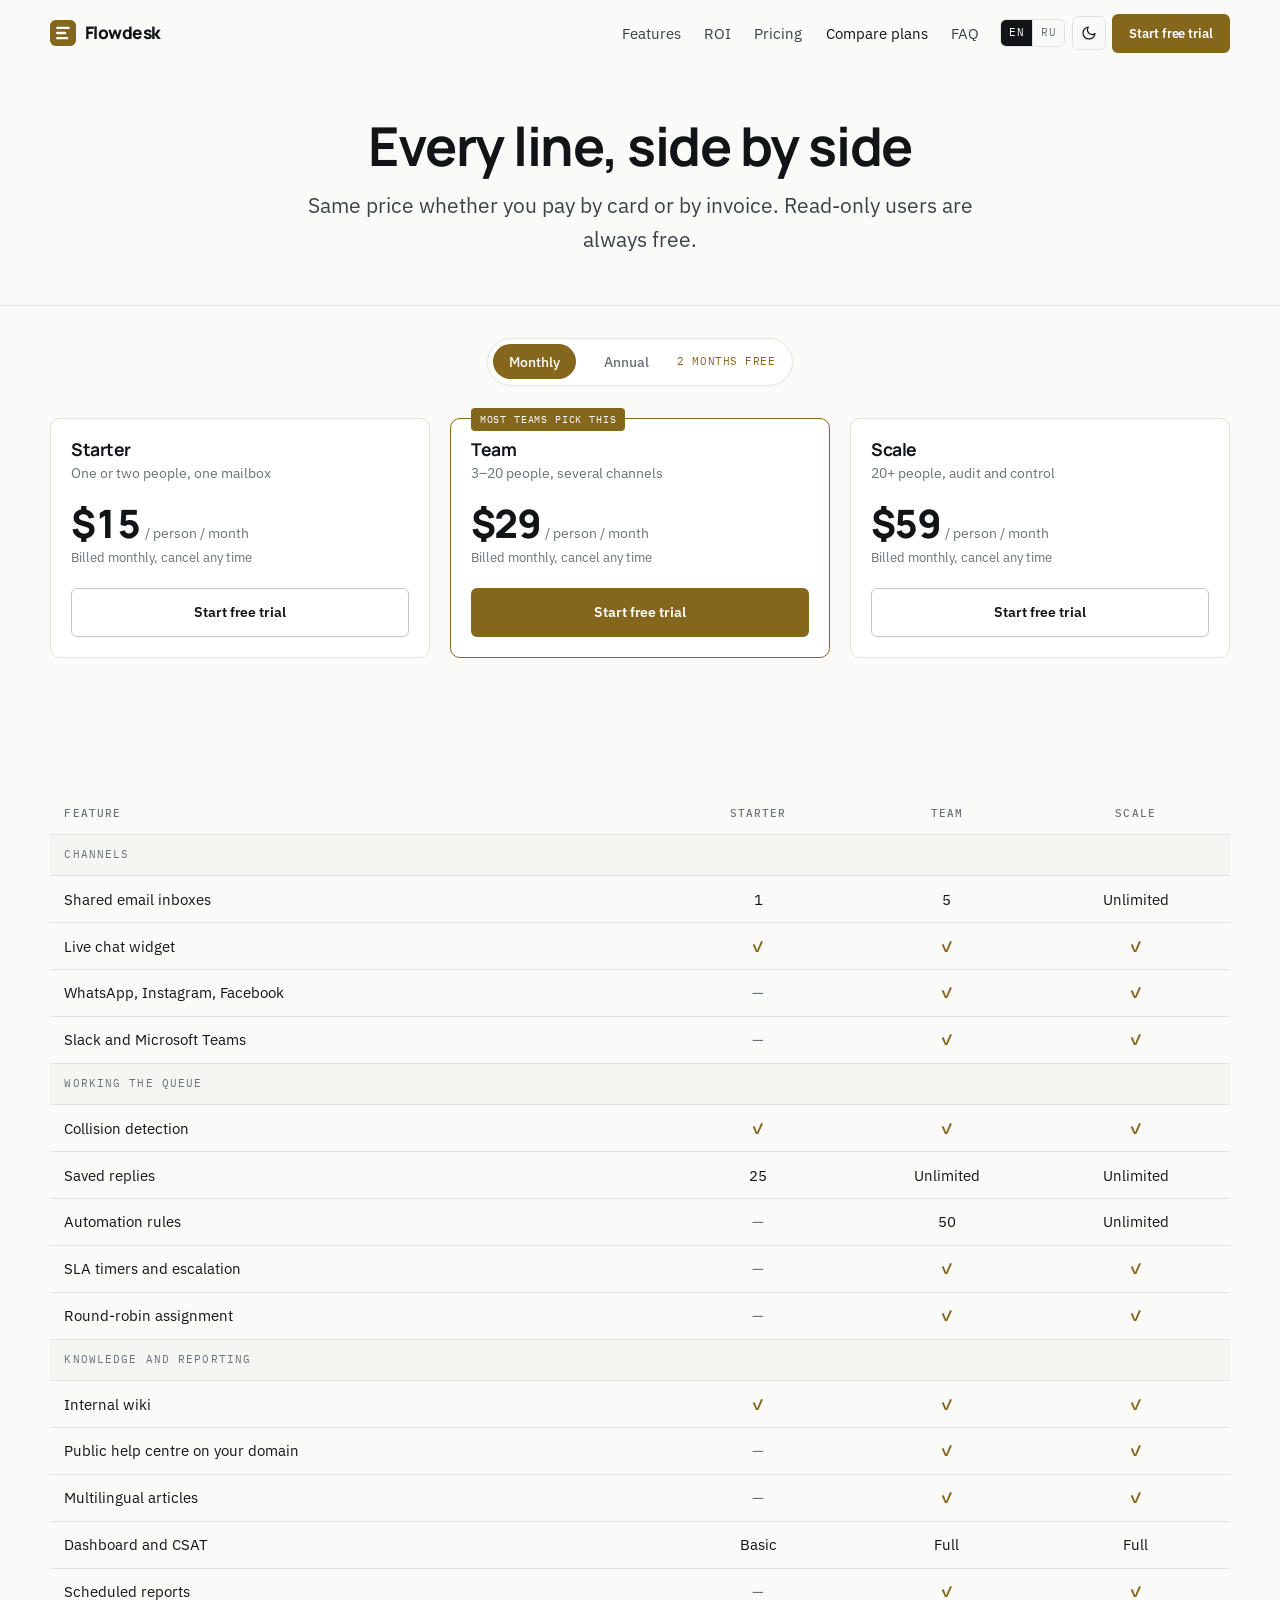
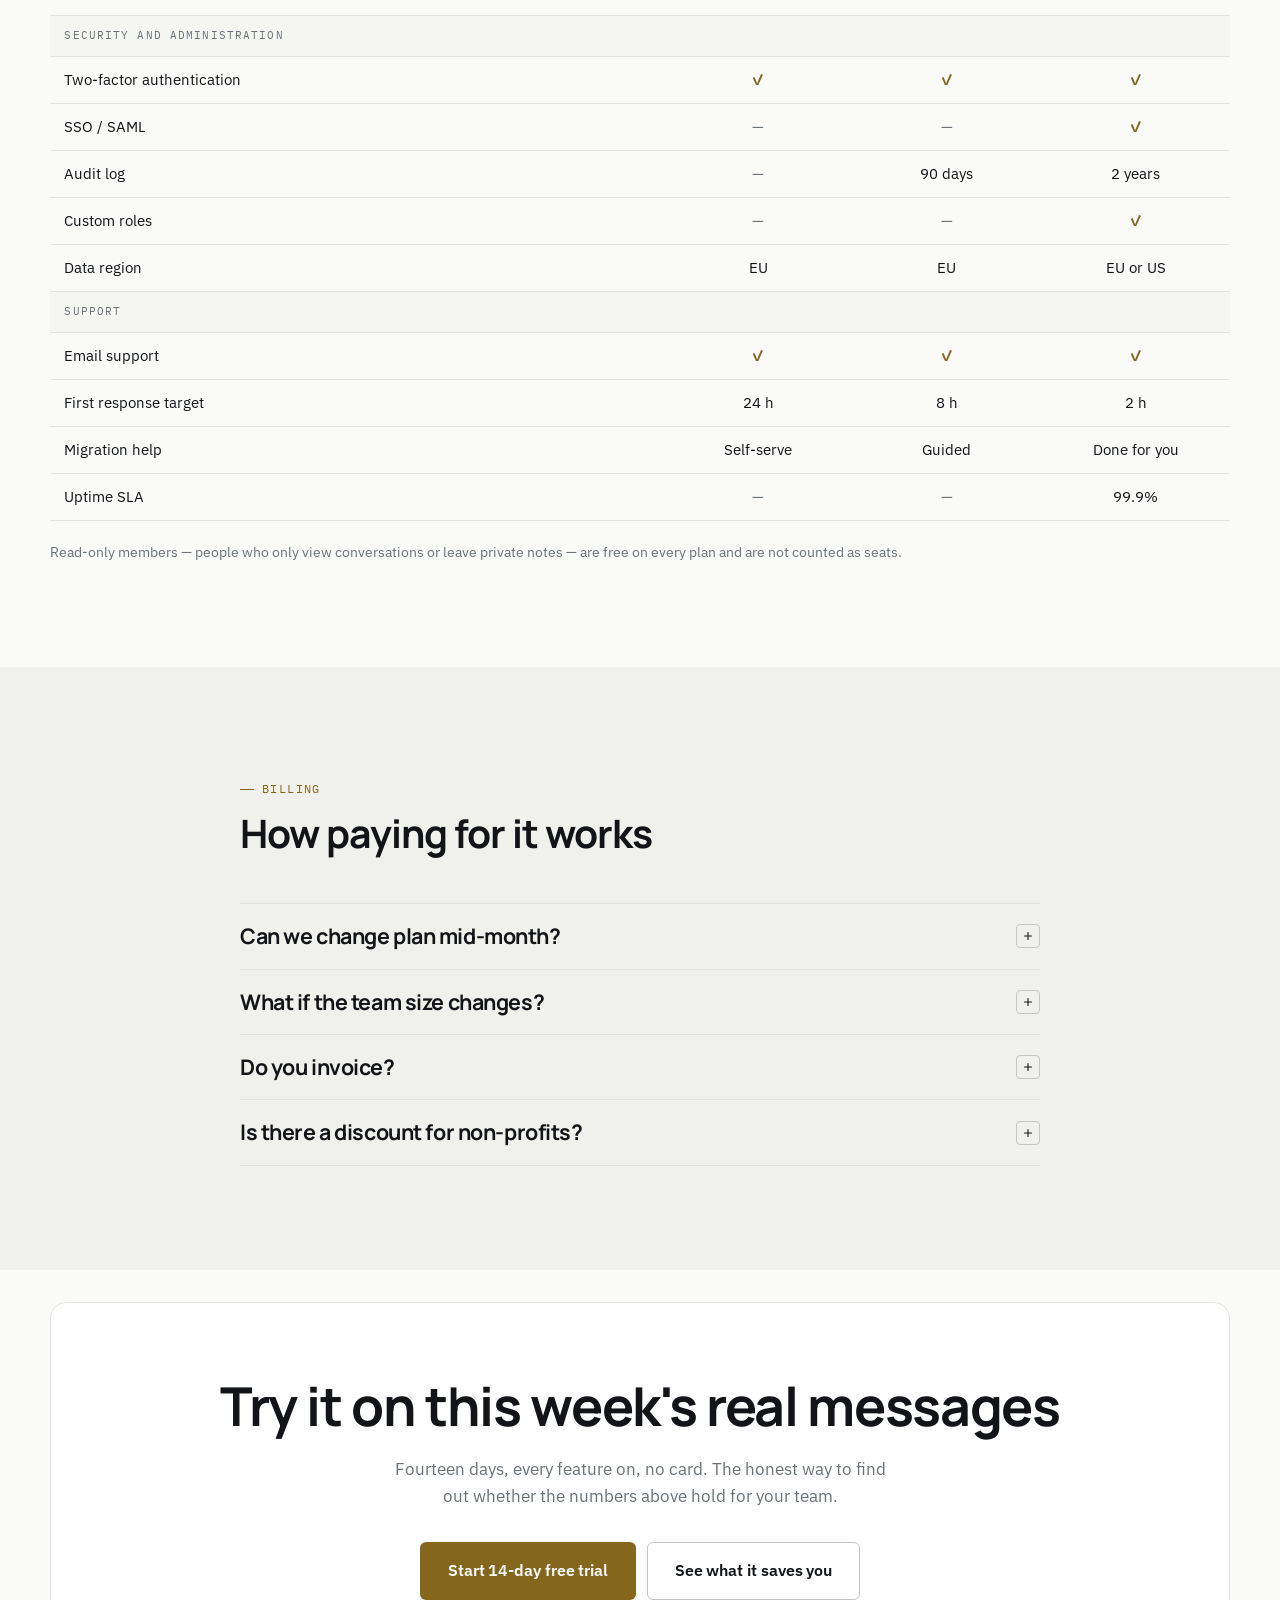
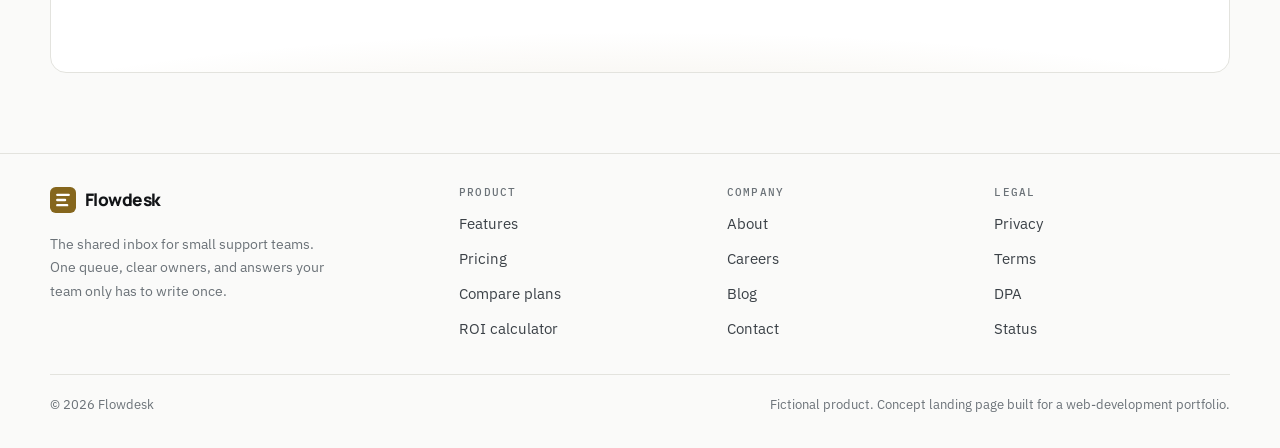
==== pricing.html @ bfbb4446 "Site files, README and preview" ====
<!DOCTYPE html>
<html lang="en">
<head>
<meta charset="utf-8">
<meta name="viewport" content="width=device-width, initial-scale=1">
<title data-i18n="cmp.metaTitle">Compare plans — Flowdesk</title>
<meta name="description" data-i18n-attr="content:cmp.metaDesc" content="Flowdesk plans side by side: channels, automation, reporting, security and support. Per person, per month, with a 14-day trial on every plan.">
<meta name="theme-color" content="#0E1013" media="(prefers-color-scheme: dark)">
<meta name="theme-color" content="#FAFAF9" media="(prefers-color-scheme: light)">
<link rel="canonical" href="https://dmitrii-mazurkevich.github.io/saas-landing-page/pricing.html">
<link rel="alternate" hreflang="en" href="https://dmitrii-mazurkevich.github.io/saas-landing-page/pricing.html?lang=en">
<link rel="alternate" hreflang="ru" href="https://dmitrii-mazurkevich.github.io/saas-landing-page/pricing.html?lang=ru">
<link rel="icon" href="data:image/svg+xml,%3Csvg xmlns='http://www.w3.org/2000/svg' viewBox='0 0 100 100'%3E%3Crect width='100' height='100' rx='22' fill='%230E1013'/%3E%3Cpath d='M28 30h44M28 50h30M28 70h38' stroke='%23C9A461' stroke-width='9' stroke-linecap='round'/%3E%3C/svg%3E">
<link rel="preconnect" href="https://fonts.googleapis.com">
<link rel="preconnect" href="https://fonts.gstatic.com" crossorigin>
<link rel="stylesheet" href="https://fonts.googleapis.com/css2?family=Manrope:wght@600;700;800&family=IBM+Plex+Sans:wght@400;500;600&family=IBM+Plex+Mono:wght@400;500&display=swap">
<link rel="stylesheet" href="assets/css/main.css">
<script>
(function () {
  var d = document.documentElement, langs = ['en', 'ru'], lang = null;
  var p = location.search.match(/[?&]lang=([a-z]{2})/i);
  if (p && langs.indexOf(p[1].toLowerCase()) > -1) lang = p[1].toLowerCase();
  if (!lang) { try { var s = localStorage.getItem('fd-lang'); if (langs.indexOf(s) > -1) lang = s; } catch (e) {} }
  if (!lang) { lang = /^ru/i.test(navigator.language || '') ? 'ru' : 'en'; }
  d.setAttribute('data-lang', lang);
  if (lang !== 'en') { d.className += ' i18n-pending'; setTimeout(function () { d.classList.remove('i18n-pending'); }, 1200); }
  try { var t = localStorage.getItem('fd-theme'); if (t) d.setAttribute('data-theme', t); } catch (e) {}
})();
</script>
</head>

<body>
<a class="skip-link" href="#main" data-i18n="nav.skip">Skip to content</a>

<header class="site-header">
  <div class="container">
    <nav class="nav" aria-label="Main">
      <a class="logo" href="index.html">
        <svg class="logo__mark" viewBox="0 0 100 100" aria-hidden="true">
          <rect width="100" height="100" rx="22" fill="var(--accent)"/>
          <path d="M28 30h44M28 50h30M28 70h38" stroke="var(--accent-ink)" stroke-width="9" stroke-linecap="round"/>
        </svg>
        <span class="logo__name">Flowdesk</span>
      </a>
      <ul class="nav__list">
        <li><a href="index.html#features" data-i18n="nav.features">Features</a></li>
        <li><a href="index.html#calculator" data-i18n="nav.roi">ROI</a></li>
        <li><a href="index.html#pricing" data-i18n="nav.pricing">Pricing</a></li>
        <li><a href="pricing.html" aria-current="page" data-i18n="nav.compare">Compare plans</a></li>
        <li><a href="index.html#faq" data-i18n="nav.faq">FAQ</a></li>
      </ul>
      <div class="nav__actions">
        <div class="lang" role="group" aria-label="Language">
          <button type="button" data-lang="en" aria-pressed="true">EN</button>
          <button type="button" data-lang="ru" aria-pressed="false">RU</button>
        </div>
        <button class="icon-btn theme-toggle" type="button" data-i18n-attr="aria-label:nav.theme" aria-label="Switch colour theme">
          <svg class="icon-sun" viewBox="0 0 24 24" fill="none" stroke="currentColor" stroke-width="1.8" stroke-linecap="round" stroke-linejoin="round" aria-hidden="true"><circle cx="12" cy="12" r="4"/><path d="M12 2v2M12 20v2M4.9 4.9l1.4 1.4M17.7 17.7l1.4 1.4M2 12h2M20 12h2M4.9 19.1l1.4-1.4M17.7 6.3l1.4-1.4"/></svg>
          <svg class="icon-moon" viewBox="0 0 24 24" fill="none" stroke="currentColor" stroke-width="1.8" stroke-linecap="round" stroke-linejoin="round" aria-hidden="true"><path d="M21 12.8A9 9 0 1 1 11.2 3a7 7 0 0 0 9.8 9.8z"/></svg>
        </button>
        <button class="icon-btn nav-toggle" type="button" aria-expanded="false" aria-controls="mobile-menu" data-i18n-attr="aria-label:nav.menu" aria-label="Open menu">
          <svg viewBox="0 0 24 24" fill="none" stroke="currentColor" stroke-width="1.8" stroke-linecap="round" aria-hidden="true"><path d="M4 7h16M4 12h16M4 17h16"/></svg>
        </button>
        <a class="btn btn--sm nav__cta" href="#plans" data-analytics="cta_nav_trial" data-i18n="nav.trial">Start free trial</a>
      </div>
    </nav>
  </div>
</header>

<div class="mobile-menu" id="mobile-menu">
  <a href="index.html#features" data-i18n="nav.features">Features</a>
  <a href="index.html#calculator" data-i18n="nav.roi">ROI</a>
  <a href="index.html#pricing" data-i18n="nav.pricing">Pricing</a>
  <a href="pricing.html" data-i18n="nav.compare">Compare plans</a>
  <a href="index.html#faq" data-i18n="nav.faq">FAQ</a>
  <a class="btn" href="#plans" data-analytics="cta_mobilemenu_trial" data-i18n="nav.trial">Start free trial</a>
</div>

<main id="main">

  <section class="page-head">
    <div class="container">
      <h1 class="page-head__title" data-i18n="cmp.title">Every line, side by side</h1>
      <p class="page-head__lede" data-i18n="cmp.lede">
        Same price whether you pay by card or by invoice. Read-only users are always free.
      </p>
    </div>
  </section>

  <section class="section--tight" id="plans">
    <div class="container">
      <div class="text-center">
        <div class="billing" role="group" data-i18n-attr="aria-label:price.billing" aria-label="Billing period">
          <button type="button" data-billing="monthly" aria-pressed="true" data-i18n="price.monthly">Monthly</button>
          <button type="button" data-billing="annual" aria-pressed="false" data-i18n="price.annual">Annual</button>
          <span class="save" data-i18n="price.save">2 months free</span>
        </div>
      </div>

      <div class="plans">
        <article class="plan reveal">
          <h3 class="plan__name" data-i18n="price.p1n">Starter</h3>
          <p class="plan__for" data-i18n="price.p1f">One or two people, one mailbox</p>
          <p class="plan__price">
            <span class="plan__amount" data-price data-monthly="15" data-annual="12">$15</span>
            <span class="plan__per" data-i18n="price.per">/ person / month</span>
          </p>
          <p class="plan__billed" data-billed-note></p>
          <a class="btn btn--ghost btn--block" href="#" data-analytics="cta_compare_starter" data-i18n="price.startTrial">Start free trial</a>
        </article>

        <article class="plan plan--featured reveal">
          <span class="plan__badge" data-i18n="price.popular">Most teams pick this</span>
          <h3 class="plan__name" data-i18n="price.p2n">Team</h3>
          <p class="plan__for" data-i18n="price.p2f">3–20 people, several channels</p>
          <p class="plan__price">
            <span class="plan__amount" data-price data-monthly="29" data-annual="24">$29</span>
            <span class="plan__per" data-i18n="price.per">/ person / month</span>
          </p>
          <p class="plan__billed" data-billed-note></p>
          <a class="btn btn--block" href="#" data-analytics="cta_compare_team" data-i18n="price.startTrial">Start free trial</a>
        </article>

        <article class="plan reveal">
          <h3 class="plan__name" data-i18n="price.p3n">Scale</h3>
          <p class="plan__for" data-i18n="price.p3f">20+ people, audit and control</p>
          <p class="plan__price">
            <span class="plan__amount" data-price data-monthly="59" data-annual="49">$59</span>
            <span class="plan__per" data-i18n="price.per">/ person / month</span>
          </p>
          <p class="plan__billed" data-billed-note></p>
          <a class="btn btn--ghost btn--block" href="#" data-analytics="cta_compare_scale" data-i18n="price.startTrial">Start free trial</a>
        </article>
      </div>
    </div>
  </section>

  <section class="section">
    <div class="container">
      <div class="table-wrap reveal">
        <table class="compare">
          <caption class="visually-hidden" data-i18n="cmp.caption">Feature comparison across Flowdesk plans</caption>
          <thead>
            <tr>
              <th scope="col" data-i18n="cmp.feature">Feature</th>
              <th scope="col" data-i18n="price.p1n">Starter</th>
              <th scope="col" data-i18n="price.p2n">Team</th>
              <th scope="col" data-i18n="price.p3n">Scale</th>
            </tr>
          </thead>
          <tbody>
            <tr class="group"><td colspan="4" data-i18n="cmp.g1">Channels</td></tr>
            <tr><td data-i18n="cmp.r1">Shared email inboxes</td><td>1</td><td>5</td><td data-i18n="cmp.unlimited">Unlimited</td></tr>
            <tr><td data-i18n="cmp.r2">Live chat widget</td><td class="yes">✓</td><td class="yes">✓</td><td class="yes">✓</td></tr>
            <tr><td data-i18n="cmp.r3">WhatsApp, Instagram, Facebook</td><td class="no">—</td><td class="yes">✓</td><td class="yes">✓</td></tr>
            <tr><td data-i18n="cmp.r4">Slack and Microsoft Teams</td><td class="no">—</td><td class="yes">✓</td><td class="yes">✓</td></tr>

            <tr class="group"><td colspan="4" data-i18n="cmp.g2">Working the queue</td></tr>
            <tr><td data-i18n="cmp.r5">Collision detection</td><td class="yes">✓</td><td class="yes">✓</td><td class="yes">✓</td></tr>
            <tr><td data-i18n="cmp.r6">Saved replies</td><td>25</td><td data-i18n="cmp.unlimited">Unlimited</td><td data-i18n="cmp.unlimited">Unlimited</td></tr>
            <tr><td data-i18n="cmp.r7">Automation rules</td><td class="no">—</td><td>50</td><td data-i18n="cmp.unlimited">Unlimited</td></tr>
            <tr><td data-i18n="cmp.r8">SLA timers and escalation</td><td class="no">—</td><td class="yes">✓</td><td class="yes">✓</td></tr>
            <tr><td data-i18n="cmp.r9">Round-robin assignment</td><td class="no">—</td><td class="yes">✓</td><td class="yes">✓</td></tr>

            <tr class="group"><td colspan="4" data-i18n="cmp.g3">Knowledge and reporting</td></tr>
            <tr><td data-i18n="cmp.r10">Internal wiki</td><td class="yes">✓</td><td class="yes">✓</td><td class="yes">✓</td></tr>
            <tr><td data-i18n="cmp.r11">Public help centre on your domain</td><td class="no">—</td><td class="yes">✓</td><td class="yes">✓</td></tr>
            <tr><td data-i18n="cmp.r12">Multilingual articles</td><td class="no">—</td><td class="yes">✓</td><td class="yes">✓</td></tr>
            <tr><td data-i18n="cmp.r13">Dashboard and CSAT</td><td data-i18n="cmp.basic">Basic</td><td data-i18n="cmp.full">Full</td><td data-i18n="cmp.full">Full</td></tr>
            <tr><td data-i18n="cmp.r14">Scheduled reports</td><td class="no">—</td><td class="yes">✓</td><td class="yes">✓</td></tr>

            <tr class="group"><td colspan="4" data-i18n="cmp.g4">Security and administration</td></tr>
            <tr><td data-i18n="cmp.r15">Two-factor authentication</td><td class="yes">✓</td><td class="yes">✓</td><td class="yes">✓</td></tr>
            <tr><td data-i18n="cmp.r16">SSO / SAML</td><td class="no">—</td><td class="no">—</td><td class="yes">✓</td></tr>
            <tr><td data-i18n="cmp.r17">Audit log</td><td class="no">—</td><td>90 <span data-i18n="cmp.days">days</span></td><td>2 <span data-i18n="cmp.years">years</span></td></tr>
            <tr><td data-i18n="cmp.r18">Custom roles</td><td class="no">—</td><td class="no">—</td><td class="yes">✓</td></tr>
            <tr><td data-i18n="cmp.r19">Data region</td><td>EU</td><td>EU</td><td data-i18n="cmp.euUs">EU or US</td></tr>

            <tr class="group"><td colspan="4" data-i18n="cmp.g5">Support</td></tr>
            <tr><td data-i18n="cmp.r20">Email support</td><td class="yes">✓</td><td class="yes">✓</td><td class="yes">✓</td></tr>
            <tr><td data-i18n="cmp.r21">First response target</td><td>24 <span data-i18n="cmp.hours">h</span></td><td>8 <span data-i18n="cmp.hours">h</span></td><td>2 <span data-i18n="cmp.hours">h</span></td></tr>
            <tr><td data-i18n="cmp.r22">Migration help</td><td data-i18n="cmp.selfServe">Self-serve</td><td data-i18n="cmp.guided">Guided</td><td data-i18n="cmp.doneForYou">Done for you</td></tr>
            <tr><td data-i18n="cmp.r23">Uptime SLA</td><td class="no">—</td><td class="no">—</td><td>99.9%</td></tr>
          </tbody>
        </table>
      </div>

      <p class="muted mt-3" style="font-size:.86rem" data-i18n="cmp.note">
        Read-only members — people who only view conversations or leave private notes — are free
        on every plan and are not counted as seats.
      </p>
    </div>
  </section>

  <!-- Billing FAQ -->
  <section class="section section--alt">
    <div class="container container--narrow">
      <div class="section-head reveal">
        <p class="eyebrow" data-i18n="cmp.faqEyebrow">Billing</p>
        <h2 class="section-title" data-i18n="cmp.faqTitle">How paying for it works</h2>
      </div>

      <div class="faq">
        <div class="faq__item">
          <h3><button class="faq__q" type="button" aria-expanded="false" aria-controls="cfaq-1">
            <span data-i18n="cmp.q1">Can we change plan mid-month?</span>
            <span class="faq__icon" aria-hidden="true"><svg viewBox="0 0 24 24" fill="none" stroke="currentColor" stroke-width="2.2" stroke-linecap="round"><path d="M12 5v14M5 12h14"/></svg></span>
          </button></h3>
          <div class="faq__a" id="cfaq-1"><div><p data-i18n="cmp.a1">
            Any time, in both directions. Upgrades are prorated to the day; downgrades take
            effect at the end of the period you've already paid for. Nobody has to email support
            to do it.
          </p></div></div>
        </div>
        <div class="faq__item">
          <h3><button class="faq__q" type="button" aria-expanded="false" aria-controls="cfaq-2">
            <span data-i18n="cmp.q2">What if the team size changes?</span>
            <span class="faq__icon" aria-hidden="true"><svg viewBox="0 0 24 24" fill="none" stroke="currentColor" stroke-width="2.2" stroke-linecap="round"><path d="M12 5v14M5 12h14"/></svg></span>
          </button></h3>
          <div class="faq__a" id="cfaq-2"><div><p data-i18n="cmp.a2">
            You're billed for the seats in use at the end of each month. Add someone for a busy
            fortnight and you pay for a fortnight, not a year. Seasonal teams don't get punished
            for it.
          </p></div></div>
        </div>
        <div class="faq__item">
          <h3><button class="faq__q" type="button" aria-expanded="false" aria-controls="cfaq-3">
            <span data-i18n="cmp.q3">Do you invoice?</span>
            <span class="faq__icon" aria-hidden="true"><svg viewBox="0 0 24 24" fill="none" stroke="currentColor" stroke-width="2.2" stroke-linecap="round"><path d="M12 5v14M5 12h14"/></svg></span>
          </button></h3>
          <div class="faq__a" id="cfaq-3"><div><p data-i18n="cmp.a3">
            On annual plans, yes — bank transfer with 30-day terms, VAT handled properly for EU
            companies. The price is the same as paying by card; there's no surcharge for wanting
            a piece of paper.
          </p></div></div>
        </div>
        <div class="faq__item">
          <h3><button class="faq__q" type="button" aria-expanded="false" aria-controls="cfaq-4">
            <span data-i18n="cmp.q4">Is there a discount for non-profits?</span>
            <span class="faq__icon" aria-hidden="true"><svg viewBox="0 0 24 24" fill="none" stroke="currentColor" stroke-width="2.2" stroke-linecap="round"><path d="M12 5v14M5 12h14"/></svg></span>
          </button></h3>
          <div class="faq__a" id="cfaq-4"><div><p data-i18n="cmp.a4">
            50% off every plan for registered non-profits and educational institutions. Send
            proof of status from your organisation's domain and it's applied within a day.
          </p></div></div>
        </div>
      </div>
    </div>
  </section>

  <section class="section--tight">
    <div class="container">
      <div class="cta reveal">
        <h2 data-i18n="cta.title">Try it on this week's real messages</h2>
        <p data-i18n="cta.lede">
          Fourteen days, every feature on, no card. The honest way to find out whether the
          numbers above hold for your team.
        </p>
        <div class="center-actions">
          <a class="btn btn--lg" href="#" data-analytics="cta_compare_footer_trial" data-i18n="hero.cta1">Start 14-day free trial</a>
          <a class="btn btn--ghost btn--lg" href="index.html#calculator" data-analytics="cta_compare_footer_roi" data-i18n="hero.cta2">See what it saves you</a>
        </div>
      </div>
    </div>
  </section>

</main>

<footer class="site-footer">
  <div class="container">
    <div class="footer__grid">
      <div>
        <a class="logo" href="index.html">
          <svg class="logo__mark" viewBox="0 0 100 100" aria-hidden="true">
            <rect width="100" height="100" rx="22" fill="var(--accent)"/>
            <path d="M28 30h44M28 50h30M28 70h38" stroke="var(--accent-ink)" stroke-width="9" stroke-linecap="round"/>
          </svg>
          <span class="logo__name">Flowdesk</span>
        </a>
        <p class="footer__about" data-i18n="foot.about">
          The shared inbox for small support teams. One queue, clear owners, and answers
          your team only has to write once.
        </p>
      </div>
      <div>
        <h4 data-i18n="foot.product">Product</h4>
        <ul>
          <li><a href="index.html#features" data-i18n="nav.features">Features</a></li>
          <li><a href="index.html#pricing" data-i18n="nav.pricing">Pricing</a></li>
          <li><a href="pricing.html" data-i18n="nav.compare">Compare plans</a></li>
          <li><a href="index.html#calculator" data-i18n="nav.roi">ROI calculator</a></li>
        </ul>
      </div>
      <div>
        <h4 data-i18n="foot.company">Company</h4>
        <ul>
          <li><a href="#" data-i18n="foot.about2">About</a></li>
          <li><a href="#" data-i18n="foot.careers">Careers</a></li>
          <li><a href="#" data-i18n="foot.blog">Blog</a></li>
          <li><a href="#" data-i18n="foot.contact">Contact</a></li>
        </ul>
      </div>
      <div>
        <h4 data-i18n="foot.legal">Legal</h4>
        <ul>
          <li><a href="#" data-i18n="foot.privacy">Privacy</a></li>
          <li><a href="#" data-i18n="foot.terms">Terms</a></li>
          <li><a href="#" data-i18n="foot.dpa">DPA</a></li>
          <li><a href="#" data-i18n="foot.status">Status</a></li>
        </ul>
      </div>
    </div>
    <div class="footer__bottom">
      <span>© <span data-year>2026</span> Flowdesk</span>
      <span data-i18n="foot.demoNote">Fictional product. Concept landing page built for a web-development portfolio.</span>
    </div>
  </div>
</footer>

<script src="assets/js/i18n.js" defer></script>
<script src="assets/js/main.js" defer></script>
</body>
</html>
---- assets/css/main.css ----
/* ==========================================================================
   Flowdesk — SaaS product landing
   Dark-first. No frameworks, no build step.
   Third design language in the portfolio: dense, technical, near-black ground
   with a single brass accent. Deliberately unlike the hub (neutral + blue,
   Roboto) and the clinic (cream + petrol teal, serif).
   ========================================================================== */

/* --------------------------------------------------------------------------
   1. Tokens — dark is the default here
   -------------------------------------------------------------------------- */

:root {
  color-scheme: dark;

  --bg:          #0E1013;
  --bg-alt:      #14171B;
  --surface:     #171B20;
  --surface-2:   #1E232A;
  --ink:         #F1F2F0;
  --ink-2:       #BFC5CC;
  --muted:       #848C95;
  --line:        #242A31;
  --line-strong: #39424C;
  --accent:      #C9A461;
  --accent-2:    #E0BE80;
  --accent-ink:  #14110A;
  --accent-soft: #241E12;
  --positive:    #7FA8B8;
  --danger:      #D08A84;

  --font-display: "Manrope", -apple-system, BlinkMacSystemFont, "Segoe UI", Arial, sans-serif;
  --font-sans:    "IBM Plex Sans", -apple-system, BlinkMacSystemFont, "Segoe UI", Arial, sans-serif;
  --font-mono:    "IBM Plex Mono", ui-monospace, SFMono-Regular, Menlo, Consolas, monospace;

  --step--1: clamp(0.82rem, 0.79rem + 0.13vw, 0.88rem);
  --step-0:  clamp(0.97rem, 0.94rem + 0.16vw, 1.05rem);
  --step-1:  clamp(1.14rem, 1.07rem + 0.34vw, 1.34rem);
  --step-2:  clamp(1.36rem, 1.22rem + 0.68vw, 1.76rem);
  --step-3:  clamp(1.68rem, 1.42rem + 1.28vw, 2.50rem);
  --step-4:  clamp(2.00rem, 1.55rem + 2.25vw, 3.40rem);
  --step-5:  clamp(2.35rem, 1.65rem + 3.45vw, 4.40rem);

  --sp-1: 0.375rem;
  --sp-2: 0.75rem;
  --sp-3: 1.25rem;
  --sp-4: 2rem;
  --sp-5: 3rem;
  --sp-6: 4.5rem;
  --sp-7: 6.5rem;

  --r-sm: 4px;
  --r-md: 6px;
  --r-lg: 10px;
  --r-xl: 16px;
  --r-full: 999px;

  --shadow-md: 0 1px 2px rgba(0, 0, 0, .4), 0 18px 46px rgba(0, 0, 0, .45);
  --ring: 0 0 0 1px var(--line);

  --container: 1180px;
  --nav-h: 66px;
  --ease: cubic-bezier(0.25, 0.6, 0.35, 1);
}

/* Light theme — offered, but the product's own identity is the dark one. */
:root[data-theme="light"] {
  color-scheme: light;
  --bg:          #FAFAF9;
  --bg-alt:      #F0F0ED;
  --surface:     #FFFFFF;
  --surface-2:   #F5F5F2;
  --ink:         #121417;
  --ink-2:       #3B4147;
  --muted:       #6B7278;
  --line:        #E3E3DE;
  --line-strong: #C6C6C0;
  --accent:      #85661D;
  --accent-2:    #6B5216;
  --accent-ink:  #FFFFFF;
  --accent-soft: #F5EEDD;
  --positive:    #3D6675;
  --danger:      #A4362C;
  --shadow-md: 0 1px 2px rgba(18, 20, 23, .05), 0 16px 38px rgba(18, 20, 23, .10);
}

@media (prefers-color-scheme: light) {
  :root:not([data-theme="dark"]) {
    color-scheme: light;
    --bg:          #FAFAF9;
    --bg-alt:      #F0F0ED;
    --surface:     #FFFFFF;
    --surface-2:   #F5F5F2;
    --ink:         #121417;
    --ink-2:       #3B4147;
    --muted:       #6B7278;
    --line:        #E3E3DE;
    --line-strong: #C6C6C0;
    --accent:      #85661D;
    --accent-2:    #6B5216;
    --accent-ink:  #FFFFFF;
    --accent-soft: #F5EEDD;
    --positive:    #3D6675;
    --danger:      #A4362C;
    --shadow-md: 0 1px 2px rgba(18, 20, 23, .05), 0 16px 38px rgba(18, 20, 23, .10);
  }
}

/* --------------------------------------------------------------------------
   2. Base
   -------------------------------------------------------------------------- */

*, *::before, *::after { box-sizing: border-box; }

html {
  -webkit-text-size-adjust: 100%;
  scroll-behavior: smooth;
  scroll-padding-top: calc(var(--nav-h) + 1.5rem);
}

@media (prefers-reduced-motion: reduce) {
  html { scroll-behavior: auto; }
  *, *::before, *::after {
    animation-duration: .01ms !important;
    animation-iteration-count: 1 !important;
    transition-duration: .01ms !important;
  }
}

body {
  margin: 0;
  background: var(--bg);
  color: var(--ink);
  font-family: var(--font-sans);
  font-size: var(--step-0);
  line-height: 1.6;
  -webkit-font-smoothing: antialiased;
  overflow-x: hidden;
}

img, svg, video { max-width: 100%; height: auto; display: block; }

h1, h2, h3, h4 {
  margin: 0;
  font-family: var(--font-display);
  font-weight: 700;
  line-height: 1.14;
  letter-spacing: -0.025em;
}

p { margin: 0 0 1em; }
p:last-child { margin-bottom: 0; }
a { color: inherit; text-underline-offset: 3px; }
ul, ol { margin: 0; padding: 0; }

:focus-visible { outline: 2px solid var(--accent); outline-offset: 2px; border-radius: 2px; }
::selection { background: var(--accent); color: var(--accent-ink); }

.skip-link {
  position: absolute; left: 1rem; top: -100px; z-index: 999;
  background: var(--accent); color: var(--accent-ink);
  padding: .7rem 1.1rem; border-radius: var(--r-md);
  font-size: var(--step--1); font-weight: 600;
  transition: top .2s var(--ease);
}
.skip-link:focus { top: 1rem; }

.visually-hidden {
  position: absolute !important; width: 1px; height: 1px;
  padding: 0; margin: -1px; overflow: hidden;
  clip: rect(0 0 0 0); clip-path: inset(50%); white-space: nowrap;
}

/* --------------------------------------------------------------------------
   3. Layout
   -------------------------------------------------------------------------- */

.container { width: min(100% - 2.25rem, var(--container)); margin-inline: auto; }
.container--narrow { width: min(100% - 2.25rem, 800px); }

.section { padding-block: var(--sp-5); }
@media (min-width: 760px) { .section { padding-block: var(--sp-6); } }
@media (min-width: 1100px) { .section { padding-block: var(--sp-7); } }
.section--tight { padding-block: var(--sp-4); }
.section--alt { background: var(--bg-alt); }
.section--line { border-top: 1px solid var(--line); }

.section-head { max-width: 60ch; margin-bottom: var(--sp-4); }
.section-head--center { margin-inline: auto; text-align: center; }
@media (min-width: 760px) { .section-head { margin-bottom: var(--sp-5); } }

.eyebrow {
  display: inline-flex; align-items: center; gap: .5rem;
  font-family: var(--font-mono); font-size: .72rem;
  letter-spacing: .12em; text-transform: uppercase;
  color: var(--accent); margin-bottom: var(--sp-2);
}
.eyebrow::before { content: ""; width: 14px; height: 1px; background: currentColor; }
.section-head--center .eyebrow::before { display: none; }

.section-title { font-size: var(--step-3); text-wrap: balance; }
.section-title em, .hero__title em { font-style: normal; color: var(--accent); }
.section-lede { color: var(--muted); margin-top: var(--sp-2); font-size: var(--step-0); }

/* --------------------------------------------------------------------------
   4. Buttons
   -------------------------------------------------------------------------- */

.btn {
  --btn-bg: var(--accent);
  --btn-fg: var(--accent-ink);
  display: inline-flex; align-items: center; justify-content: center; gap: .5rem;
  padding: .75rem 1.35rem;
  background: var(--btn-bg); color: var(--btn-fg);
  border: 1px solid transparent; border-radius: var(--r-md);
  font: inherit; font-size: var(--step--1); font-weight: 600;
  letter-spacing: -0.005em;
  text-decoration: none; cursor: pointer; text-align: center;
  transition: transform .15s var(--ease), background-color .15s var(--ease),
              border-color .15s var(--ease), color .15s var(--ease), opacity .15s var(--ease);
}
.btn:hover { transform: translateY(-1px); background: var(--accent-2); }
.btn:active { transform: none; }
.btn[disabled] { opacity: .5; cursor: not-allowed; transform: none; }

.btn--ghost { --btn-bg: transparent; --btn-fg: var(--ink); border-color: var(--line-strong); }
.btn--ghost:hover { background: var(--surface-2); border-color: var(--ink); }
.btn--solid { --btn-bg: var(--ink); --btn-fg: var(--bg); }
.btn--solid:hover { background: var(--ink); opacity: .88; }
.btn--sm { padding: .5rem 1rem; font-size: .82rem; }
.btn--lg { padding: .95rem 1.7rem; font-size: 1rem; }
.btn--block { width: 100%; }
.btn svg { width: 15px; height: 15px; flex: none; }

/* --------------------------------------------------------------------------
   5. Header
   -------------------------------------------------------------------------- */

.site-header {
  position: sticky; top: 0; z-index: 100;
  background: color-mix(in srgb, var(--bg) 88%, transparent);
  backdrop-filter: saturate(160%) blur(12px);
  -webkit-backdrop-filter: saturate(160%) blur(12px);
  border-bottom: 1px solid transparent;
  transition: border-color .2s var(--ease);
}
.site-header.is-stuck { border-bottom-color: var(--line); }

.nav { height: var(--nav-h); display: flex; align-items: center; gap: var(--sp-3); }

.logo { display: inline-flex; align-items: center; gap: .55rem; text-decoration: none; margin-right: auto; }
.logo__mark { width: 26px; height: 26px; flex: none; }
.logo__name { font-family: var(--font-display); font-weight: 800; font-size: 1.08rem; letter-spacing: -0.03em; }

.nav__list { display: none; list-style: none; gap: var(--sp-3); align-items: center; }
.nav__list a {
  text-decoration: none; font-size: .92rem; color: var(--ink-2);
  padding: .3rem .1rem; transition: color .15s var(--ease);
}
.nav__list a:hover, .nav__list a[aria-current="page"] { color: var(--ink); }

.nav__actions { display: flex; align-items: center; gap: .4rem; }
.nav__cta { display: none; }
@media (min-width: 940px) {
  .nav__list { display: flex; }
  .nav__cta { display: inline-flex; }
  .nav__actions .nav-toggle { display: none; }
}

.icon-btn {
  width: 34px; height: 34px; display: grid; place-items: center;
  background: transparent; border: 1px solid var(--line);
  border-radius: var(--r-md); color: var(--ink); cursor: pointer;
  transition: border-color .15s var(--ease), background-color .15s var(--ease);
}
.icon-btn:hover { border-color: var(--line-strong); background: var(--surface-2); }
.icon-btn svg { width: 16px; height: 16px; }

.theme-toggle .icon-sun { display: block; }
.theme-toggle .icon-moon { display: none; }
:root[data-theme="light"] .theme-toggle .icon-sun { display: none; }
:root[data-theme="light"] .theme-toggle .icon-moon { display: block; }
@media (prefers-color-scheme: light) {
  :root:not([data-theme="dark"]) .theme-toggle .icon-sun { display: none; }
  :root:not([data-theme="dark"]) .theme-toggle .icon-moon { display: block; }
}

.lang { display: flex; border: 1px solid var(--line); border-radius: var(--r-md); overflow: hidden; }
.lang button {
  appearance: none; border: 0; background: transparent;
  font: inherit; font-family: var(--font-mono); font-size: .7rem; letter-spacing: .04em;
  color: var(--muted); cursor: pointer; padding: .3rem .5rem; line-height: 1.4;
  transition: background-color .15s var(--ease), color .15s var(--ease);
}
.lang button + button { border-left: 1px solid var(--line); }
.lang button:hover { color: var(--ink); }
.lang button[aria-pressed="true"] { background: var(--ink); color: var(--bg); }

.mobile-menu {
  position: fixed; inset: var(--nav-h) 0 0; z-index: 99;
  background: var(--bg); padding: var(--sp-3) 1.125rem var(--sp-5);
  display: flex; flex-direction: column;
  opacity: 0; transform: translateY(-6px); pointer-events: none;
  transition: opacity .2s var(--ease), transform .2s var(--ease);
  overflow-y: auto;
}
.mobile-menu.is-open { opacity: 1; transform: none; pointer-events: auto; }
.mobile-menu a:not(.btn) {
  font-family: var(--font-display); font-weight: 700; font-size: var(--step-1);
  text-decoration: none; padding: .8rem 0; border-bottom: 1px solid var(--line);
}
.mobile-menu .btn { margin-top: var(--sp-3); }
@media (min-width: 940px) { .mobile-menu { display: none; } }

/* --------------------------------------------------------------------------
   6. Hero
   -------------------------------------------------------------------------- */

.hero { padding-block: var(--sp-5) var(--sp-4); position: relative; overflow: hidden; }
@media (min-width: 900px) { .hero { padding-block: var(--sp-6) var(--sp-5); } }

.hero::before {
  content: ""; position: absolute; inset: -30% 20% auto -10%; height: 520px;
  background: radial-gradient(ellipse at center, color-mix(in srgb, var(--accent) 12%, transparent), transparent 65%);
  pointer-events: none;
}
.hero > * { position: relative; }

.hero__grid { display: grid; gap: var(--sp-4); align-items: center; }
@media (min-width: 1020px) { .hero__grid { grid-template-columns: minmax(0, 1fr) minmax(0, 1.05fr); gap: var(--sp-5); } }

.pill {
  display: inline-flex; align-items: center; gap: .5rem;
  border: 1px solid var(--line); background: var(--surface);
  border-radius: var(--r-full); padding: .3rem .8rem .3rem .35rem;
  font-size: .78rem; color: var(--ink-2); margin-bottom: var(--sp-3);
}
.pill b {
  background: var(--accent); color: var(--accent-ink);
  border-radius: var(--r-full); padding: .1rem .5rem;
  font-family: var(--font-mono); font-size: .68rem; font-weight: 500;
  letter-spacing: .04em; text-transform: uppercase;
}

.hero__title {
  font-size: var(--step-5); line-height: 1.05; letter-spacing: -0.035em;
  margin-bottom: var(--sp-3); text-wrap: balance; max-width: 15ch;
}
.hero__lede { font-size: var(--step-1); color: var(--ink-2); max-width: 46ch; margin-bottom: var(--sp-4); }
.hero__actions { display: flex; flex-wrap: wrap; gap: .65rem; margin-bottom: var(--sp-3); }
.hero__note { font-size: .84rem; color: var(--muted); display: flex; flex-wrap: wrap; gap: .35rem 1rem; }
.hero__note span { display: inline-flex; align-items: center; gap: .4rem; }
.hero__note svg { width: 14px; height: 14px; color: var(--accent); }

/* Product mock */
.mock {
  background: var(--surface); border: 1px solid var(--line);
  border-radius: var(--r-xl); box-shadow: var(--shadow-md); overflow: hidden;
}
.mock__bar {
  display: flex; align-items: center; gap: .4rem;
  padding: .6rem .8rem; border-bottom: 1px solid var(--line); background: var(--surface-2);
}
.mock__dot { width: 8px; height: 8px; border-radius: 50%; background: var(--line-strong); }
.mock__tab {
  margin-left: .6rem; font-family: var(--font-mono); font-size: .68rem; color: var(--muted);
  border: 1px solid var(--line); border-radius: var(--r-sm); padding: .15rem .5rem;
}
.mock__body { padding: 0; }
.mock svg { width: 100%; height: auto; display: block; }

/* --------------------------------------------------------------------------
   7. Logo strip
   -------------------------------------------------------------------------- */

.logos {
  border-block: 1px solid var(--line);
  padding-block: var(--sp-3);
}
.logos__label {
  font-family: var(--font-mono); font-size: .7rem; letter-spacing: .12em;
  text-transform: uppercase; color: var(--muted); text-align: center; margin-bottom: var(--sp-3);
}
.logos__row {
  display: flex; flex-wrap: wrap; gap: var(--sp-3) var(--sp-5);
  align-items: center; justify-content: center;
}
.logos__row span {
  font-family: var(--font-display); font-weight: 800; font-size: 1.05rem;
  letter-spacing: -0.03em; color: var(--muted); opacity: .75;
}

/* --------------------------------------------------------------------------
   8. Stat band
   -------------------------------------------------------------------------- */

.stats { display: grid; gap: var(--sp-3); }
@media (min-width: 700px) { .stats { grid-template-columns: repeat(3, 1fr); gap: var(--sp-4); } }
.stat { border-left: 2px solid var(--accent); padding-left: var(--sp-3); }
.stat__value {
  font-family: var(--font-display); font-weight: 800;
  font-size: var(--step-4); line-height: 1; letter-spacing: -0.04em;
}
.stat__label { color: var(--muted); font-size: .92rem; margin-top: .4rem; }

/* --------------------------------------------------------------------------
   9. Feature tabs
   -------------------------------------------------------------------------- */

.tabs { display: grid; gap: var(--sp-3); }
@media (min-width: 940px) { .tabs { grid-template-columns: minmax(0, 320px) minmax(0, 1fr); gap: var(--sp-5); align-items: start; } }

.tablist { display: flex; gap: .5rem; overflow-x: auto; padding-bottom: .4rem; min-width: 0; }
@media (min-width: 940px) { .tablist { flex-direction: column; overflow: visible; padding-bottom: 0; } }

.tab {
  flex: none; text-align: left;
  background: transparent; border: 1px solid var(--line);
  border-radius: var(--r-md); padding: .8rem 1rem;
  font: inherit; color: var(--ink-2); cursor: pointer;
  transition: border-color .15s var(--ease), background-color .15s var(--ease), color .15s var(--ease);
}
@media (min-width: 940px) { .tab { flex: 1 1 auto; width: 100%; } }
.tab:hover { border-color: var(--line-strong); color: var(--ink); }
.tab[aria-selected="true"] {
  border-color: var(--accent); background: var(--accent-soft); color: var(--ink);
}
.tab__title { display: block; font-family: var(--font-display); font-weight: 700; font-size: 1rem; letter-spacing: -0.02em; }
.tab__sub { display: none; font-size: .86rem; color: var(--muted); margin-top: .2rem; }
@media (min-width: 940px) { .tab__sub { display: block; } }

.tabpanel { display: none; }
.tabpanel.is-active { display: block; }
.tabpanel__grid { display: grid; gap: var(--sp-3); }
.tabpanel h3 { font-size: var(--step-2); margin-bottom: var(--sp-2); }
.tabpanel p { color: var(--ink-2); }
.tabpanel__list { list-style: none; display: grid; gap: .55rem; margin-top: var(--sp-3); }
.tabpanel__list li { display: flex; gap: .6rem; align-items: flex-start; font-size: .93rem; color: var(--ink-2); }
.tabpanel__list svg { width: 16px; height: 16px; color: var(--accent); flex: none; margin-top: 4px; }

/* --------------------------------------------------------------------------
   10. Feature grid
   -------------------------------------------------------------------------- */

.grid { display: grid; gap: var(--sp-3); }
@media (min-width: 640px) { .grid--2, .grid--3 { grid-template-columns: repeat(2, 1fr); } }
@media (min-width: 1000px) { .grid--3 { grid-template-columns: repeat(3, 1fr); } }

.feature {
  background: var(--surface); border: 1px solid var(--line);
  border-radius: var(--r-lg); padding: var(--sp-3);
  transition: border-color .18s var(--ease), transform .18s var(--ease);
}
.feature:hover { border-color: var(--line-strong); transform: translateY(-2px); }
.feature__icon {
  width: 36px; height: 36px; border-radius: var(--r-md);
  background: var(--accent-soft); color: var(--accent);
  display: grid; place-items: center; margin-bottom: var(--sp-2);
}
.feature__icon svg { width: 18px; height: 18px; }
.feature h3 { font-size: 1.05rem; margin-bottom: .35rem; }
.feature p { color: var(--muted); font-size: .91rem; }

/* --------------------------------------------------------------------------
   11. ROI calculator
   -------------------------------------------------------------------------- */

.calc {
  border: 1px solid var(--line); border-radius: var(--r-xl);
  background: var(--surface); overflow: hidden;
}
.calc__grid { display: grid; }
@media (min-width: 900px) { .calc__grid { grid-template-columns: minmax(0, 1fr) minmax(0, 0.85fr); } }

.calc__inputs { padding: var(--sp-4) var(--sp-3); }
@media (min-width: 900px) { .calc__inputs { padding: var(--sp-5) var(--sp-4); } }

.calc__field { margin-bottom: var(--sp-4); }
.calc__field:last-child { margin-bottom: 0; }
.calc__label {
  display: flex; align-items: baseline; justify-content: space-between; gap: var(--sp-2);
  font-size: .92rem; font-weight: 500; margin-bottom: .5rem;
}
.calc__value {
  font-family: var(--font-mono); font-size: .95rem; color: var(--accent);
  font-variant-numeric: tabular-nums;
}
.calc__hint { font-size: .82rem; color: var(--muted); margin-top: .45rem; }

input[type="range"] {
  -webkit-appearance: none; appearance: none;
  width: 100%; height: 4px; border-radius: var(--r-full);
  background: var(--line-strong); outline: none; margin: 0;
}
input[type="range"]::-webkit-slider-thumb {
  -webkit-appearance: none; appearance: none;
  width: 20px; height: 20px; border-radius: 50%;
  background: var(--accent); border: 3px solid var(--bg);
  cursor: pointer; box-shadow: 0 0 0 1px var(--accent);
}
input[type="range"]::-moz-range-thumb {
  width: 16px; height: 16px; border-radius: 50%;
  background: var(--accent); border: 3px solid var(--bg);
  cursor: pointer; box-shadow: 0 0 0 1px var(--accent);
}
input[type="range"]:focus-visible { outline: 2px solid var(--accent); outline-offset: 6px; }

.calc__out {
  background: var(--bg-alt); border-top: 1px solid var(--line);
  padding: var(--sp-4) var(--sp-3);
  display: flex; flex-direction: column; justify-content: center; gap: var(--sp-3);
}
@media (min-width: 900px) { .calc__out { border-top: 0; border-left: 1px solid var(--line); padding: var(--sp-5) var(--sp-4); } }
.calc__big {
  font-family: var(--font-display); font-weight: 800;
  font-size: var(--step-4); line-height: 1; letter-spacing: -0.04em; color: var(--accent);
  font-variant-numeric: tabular-nums;
}
.calc__rows { list-style: none; display: grid; gap: .6rem; }
.calc__rows li {
  display: flex; justify-content: space-between; gap: var(--sp-2);
  font-size: .92rem; padding-bottom: .6rem; border-bottom: 1px dashed var(--line);
}
.calc__rows li:last-child { border-bottom: 0; padding-bottom: 0; }
.calc__rows span { color: var(--muted); }
.calc__rows b { font-variant-numeric: tabular-nums; font-weight: 600; }
.calc__disclaimer { font-size: .8rem; color: var(--muted); }

/* --------------------------------------------------------------------------
   12. Pricing
   -------------------------------------------------------------------------- */

.billing {
  display: inline-flex; align-items: center; gap: .75rem;
  border: 1px solid var(--line); background: var(--surface);
  border-radius: var(--r-full); padding: .35rem;
  margin-inline: auto;
}
.billing button {
  appearance: none; border: 0; background: transparent;
  font: inherit; font-size: .87rem; font-weight: 500; color: var(--muted);
  padding: .4rem 1rem; border-radius: var(--r-full); cursor: pointer;
  transition: background-color .15s var(--ease), color .15s var(--ease);
}
.billing button[aria-pressed="true"] { background: var(--accent); color: var(--accent-ink); }
.billing .save {
  font-family: var(--font-mono); font-size: .68rem; letter-spacing: .05em;
  text-transform: uppercase; color: var(--accent); padding-right: .7rem;
}

.plans { display: grid; gap: var(--sp-3); margin-top: var(--sp-4); }
@media (min-width: 760px) { .plans { grid-template-columns: repeat(3, 1fr); } }

.plan {
  display: flex; flex-direction: column;
  background: var(--surface); border: 1px solid var(--line);
  border-radius: var(--r-lg); padding: var(--sp-3);
  position: relative;
}
.plan--featured { border-color: var(--accent); }
.plan__badge {
  position: absolute; top: -11px; left: var(--sp-3);
  background: var(--accent); color: var(--accent-ink);
  font-family: var(--font-mono); font-size: .65rem; letter-spacing: .08em;
  text-transform: uppercase; padding: .2rem .55rem; border-radius: var(--r-sm);
}
.plan__name { font-size: 1.1rem; margin-bottom: .2rem; }
.plan__for { color: var(--muted); font-size: .87rem; margin-bottom: var(--sp-3); }
.plan__price { display: flex; align-items: baseline; gap: .35rem; margin-bottom: .2rem; }
.plan__amount {
  font-family: var(--font-display); font-weight: 800;
  font-size: var(--step-3); line-height: 1; letter-spacing: -0.04em;
  font-variant-numeric: tabular-nums;
}
.plan__per { color: var(--muted); font-size: .87rem; }
.plan__billed { color: var(--muted); font-size: .8rem; min-height: 1.2em; margin-bottom: var(--sp-3); }
.plan__list { list-style: none; display: grid; gap: .55rem; margin-bottom: var(--sp-3); }
.plan__list li { display: flex; gap: .55rem; align-items: flex-start; font-size: .9rem; color: var(--ink-2); }
.plan__list svg { width: 15px; height: 15px; color: var(--accent); flex: none; margin-top: 4px; }
.plan .btn { margin-top: auto; }

/* --------------------------------------------------------------------------
   13. Comparison table (pricing page)
   -------------------------------------------------------------------------- */

.table-wrap { overflow-x: auto; }
table.compare { width: 100%; border-collapse: collapse; font-size: .92rem; min-width: 620px; }
table.compare th, table.compare td { padding: .7rem .9rem; border-bottom: 1px solid var(--line); text-align: left; }
table.compare thead th {
  font-family: var(--font-mono); font-size: .7rem; letter-spacing: .1em;
  text-transform: uppercase; color: var(--muted); font-weight: 500;
}
table.compare td:not(:first-child), table.compare th:not(:first-child) { text-align: center; width: 16%; }
table.compare tbody tr:hover { background: var(--surface-2); }
table.compare .yes { color: var(--accent); font-weight: 600; }
table.compare .no { color: var(--muted); }
table.compare .group td {
  font-family: var(--font-mono); font-size: .7rem; letter-spacing: .1em;
  text-transform: uppercase; color: var(--muted);
  background: var(--surface-2); border-bottom-color: var(--line);
}

/* --------------------------------------------------------------------------
   14. Testimonials
   -------------------------------------------------------------------------- */

.quotes { display: grid; gap: var(--sp-3); }
@media (min-width: 860px) { .quotes { grid-template-columns: repeat(3, 1fr); } }
.quote {
  background: var(--surface); border: 1px solid var(--line);
  border-radius: var(--r-lg); padding: var(--sp-3);
  display: flex; flex-direction: column; gap: var(--sp-2);
}
.quote__metric {
  font-family: var(--font-display); font-weight: 800; font-size: 1.5rem;
  letter-spacing: -0.03em; color: var(--accent);
}
.quote__text { color: var(--ink-2); font-size: .94rem; }
.quote__who { margin-top: auto; padding-top: var(--sp-2); border-top: 1px solid var(--line); font-size: .86rem; }
.quote__who b { display: block; }
.quote__who span { color: var(--muted); }

/* --------------------------------------------------------------------------
   15. FAQ
   -------------------------------------------------------------------------- */

.faq { display: grid; }
.faq__item { border-top: 1px solid var(--line); }
.faq__item:last-child { border-bottom: 1px solid var(--line); }
.faq__q {
  width: 100%; display: flex; align-items: center; justify-content: space-between; gap: var(--sp-3);
  padding: var(--sp-3) 0; background: none; border: 0;
  font: inherit; font-family: var(--font-display); font-size: var(--step-1); font-weight: 700;
  letter-spacing: -0.02em; color: var(--ink); text-align: left; cursor: pointer;
}
.faq__icon {
  flex: none; width: 24px; height: 24px; border-radius: var(--r-sm);
  border: 1px solid var(--line-strong); display: grid; place-items: center;
  transition: transform .22s var(--ease), background-color .22s var(--ease), color .22s var(--ease), border-color .22s var(--ease);
}
.faq__icon svg { width: 12px; height: 12px; }
.faq__q[aria-expanded="true"] .faq__icon {
  transform: rotate(45deg); background: var(--accent); color: var(--accent-ink); border-color: var(--accent);
}
.faq__a { display: grid; grid-template-rows: 0fr; transition: grid-template-rows .28s var(--ease); }
.faq__a > div { overflow: hidden; }
.faq__a.is-open { grid-template-rows: 1fr; }
.faq__a p { color: var(--muted); padding-bottom: var(--sp-3); max-width: 72ch; }

/* --------------------------------------------------------------------------
   16. CTA + footer
   -------------------------------------------------------------------------- */

.cta {
  border: 1px solid var(--line); border-radius: var(--r-xl);
  background: var(--surface); padding: var(--sp-4) var(--sp-3);
  text-align: center; position: relative; overflow: hidden;
}
@media (min-width: 800px) { .cta { padding: var(--sp-6) var(--sp-5); } }
.cta::after {
  content: ""; position: absolute; inset: auto -20% -70% -20%; height: 300px;
  background: radial-gradient(ellipse at center, color-mix(in srgb, var(--accent) 16%, transparent), transparent 70%);
  pointer-events: none;
}
.cta > * { position: relative; }
.cta h2 { font-size: var(--step-4); margin-bottom: var(--sp-3); text-wrap: balance; }
.cta p { color: var(--muted); max-width: 52ch; margin-inline: auto; margin-bottom: var(--sp-4); }
.center-actions { display: flex; flex-wrap: wrap; gap: .65rem; justify-content: center; }

.site-footer { border-top: 1px solid var(--line); padding-block: var(--sp-4); margin-top: var(--sp-5); }
.footer__grid { display: grid; gap: var(--sp-4); }
@media (min-width: 620px) { .footer__grid { grid-template-columns: repeat(2, minmax(0, 1fr)); } }
@media (min-width: 980px) { .footer__grid { grid-template-columns: minmax(0, 1.6fr) repeat(3, minmax(0, 1fr)); gap: var(--sp-4); } }
.footer__about { color: var(--muted); font-size: .9rem; max-width: 36ch; margin-top: var(--sp-2); }
.site-footer h4 {
  font-family: var(--font-mono); font-size: .7rem; letter-spacing: .11em;
  text-transform: uppercase; color: var(--muted); margin-bottom: var(--sp-2); font-weight: 500;
}
.site-footer ul { list-style: none; display: grid; gap: .5rem; }
.site-footer li, .site-footer a { overflow-wrap: anywhere; }
.site-footer ul a { font-size: .91rem; text-decoration: none; color: var(--ink-2); }
.site-footer ul a:hover { color: var(--accent); }
.footer__bottom {
  margin-top: var(--sp-4); padding-top: var(--sp-3); border-top: 1px solid var(--line);
  display: flex; flex-wrap: wrap; gap: var(--sp-2) var(--sp-3);
  justify-content: space-between; align-items: center;
  font-size: .81rem; color: var(--muted);
}

.demo-note {
  background: var(--accent-soft); color: var(--ink);
  border-bottom: 1px solid var(--line);
  font-size: .79rem; text-align: center; padding: .5rem 1rem;
}
.demo-note a { color: var(--accent); font-weight: 600; }

/* --------------------------------------------------------------------------
   17. Page head (pricing page)
   -------------------------------------------------------------------------- */

.page-head { padding-block: var(--sp-4); border-bottom: 1px solid var(--line); text-align: center; }
@media (min-width: 900px) { .page-head { padding-block: var(--sp-5); } }
.page-head__title { font-size: var(--step-4); margin-bottom: var(--sp-2); text-wrap: balance; }
.page-head__lede { color: var(--ink-2); font-size: var(--step-1); max-width: 54ch; margin-inline: auto; }

/* --------------------------------------------------------------------------
   18. Utilities
   -------------------------------------------------------------------------- */

.reveal { opacity: 0; transform: translateY(14px); }
.reveal.is-in { opacity: 1; transform: none; transition: opacity .5s var(--ease), transform .5s var(--ease); }
@media (prefers-reduced-motion: reduce) { .reveal { opacity: 1; transform: none; } }

.mt-2 { margin-top: var(--sp-2); }
.mt-3 { margin-top: var(--sp-3); }
.mt-4 { margin-top: var(--sp-4); }
.muted { color: var(--muted); }
.text-center { text-align: center; }

html.i18n-pending body { visibility: hidden; }
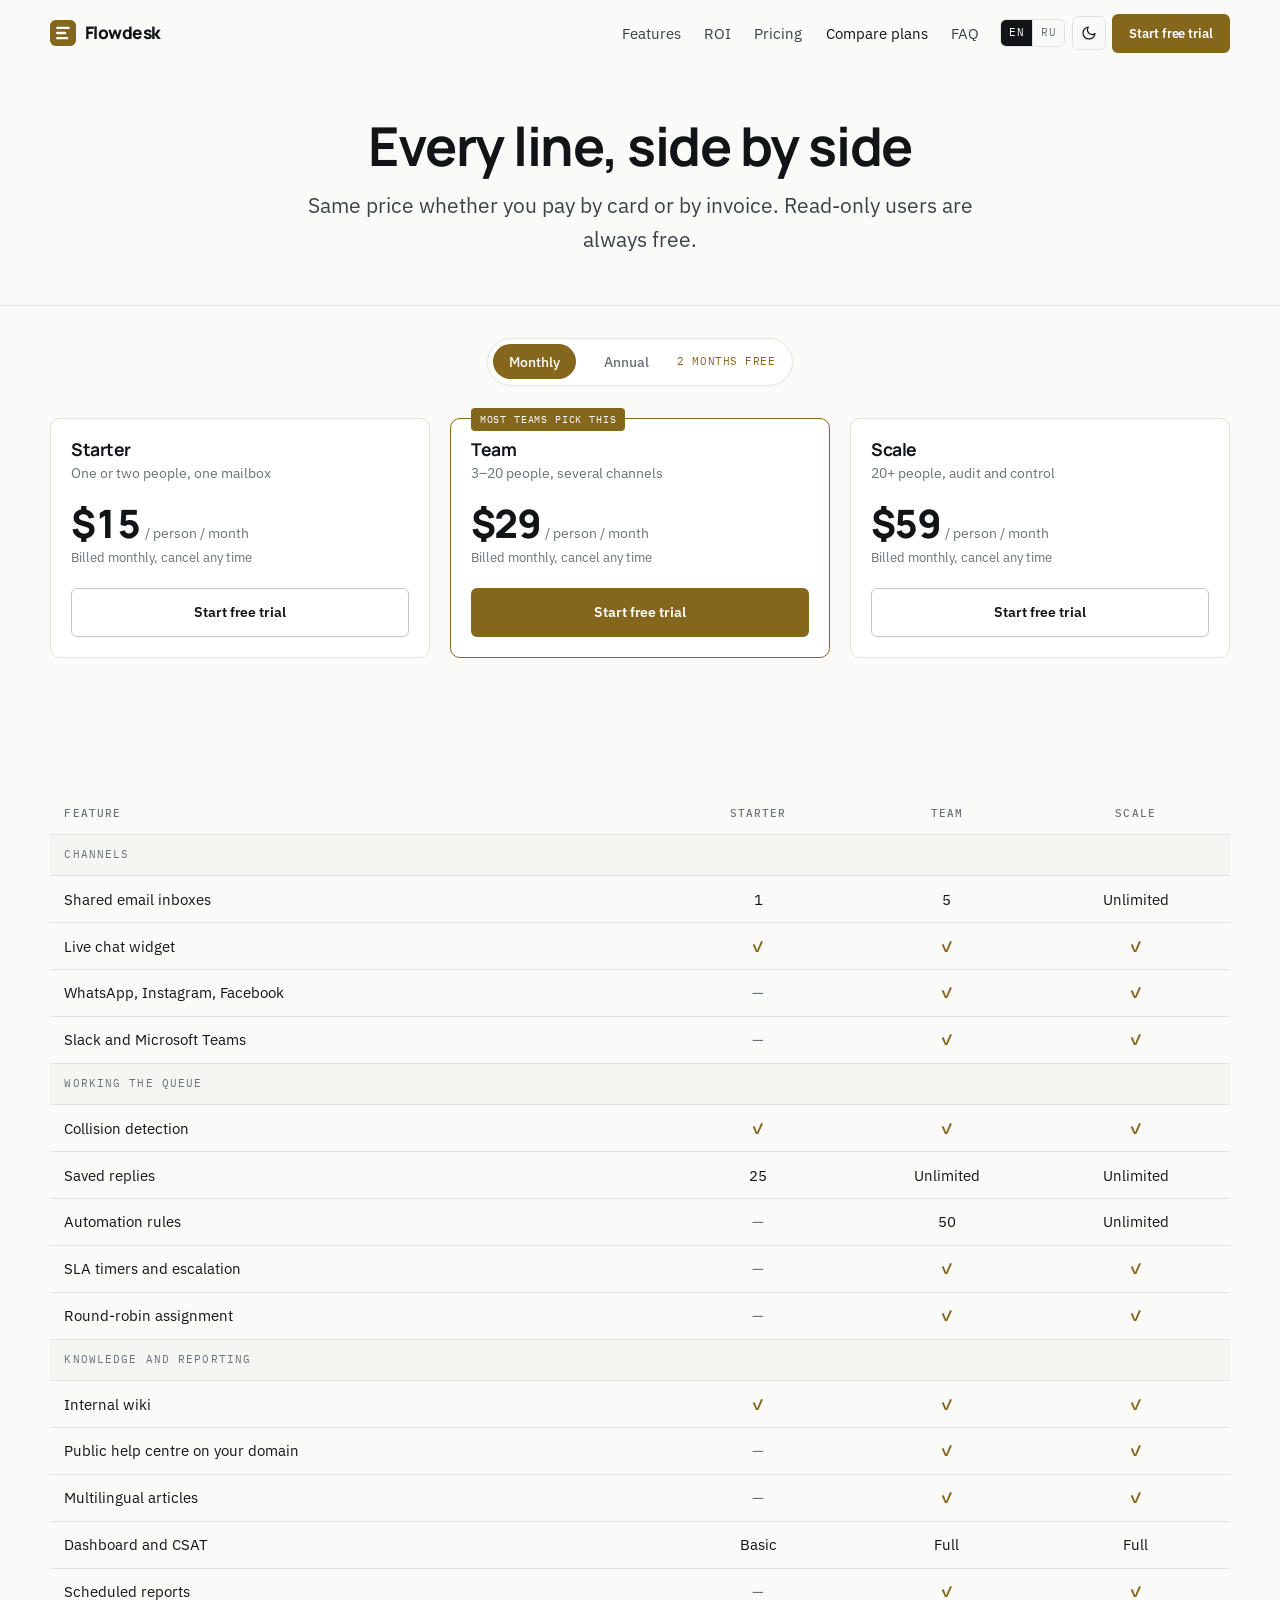
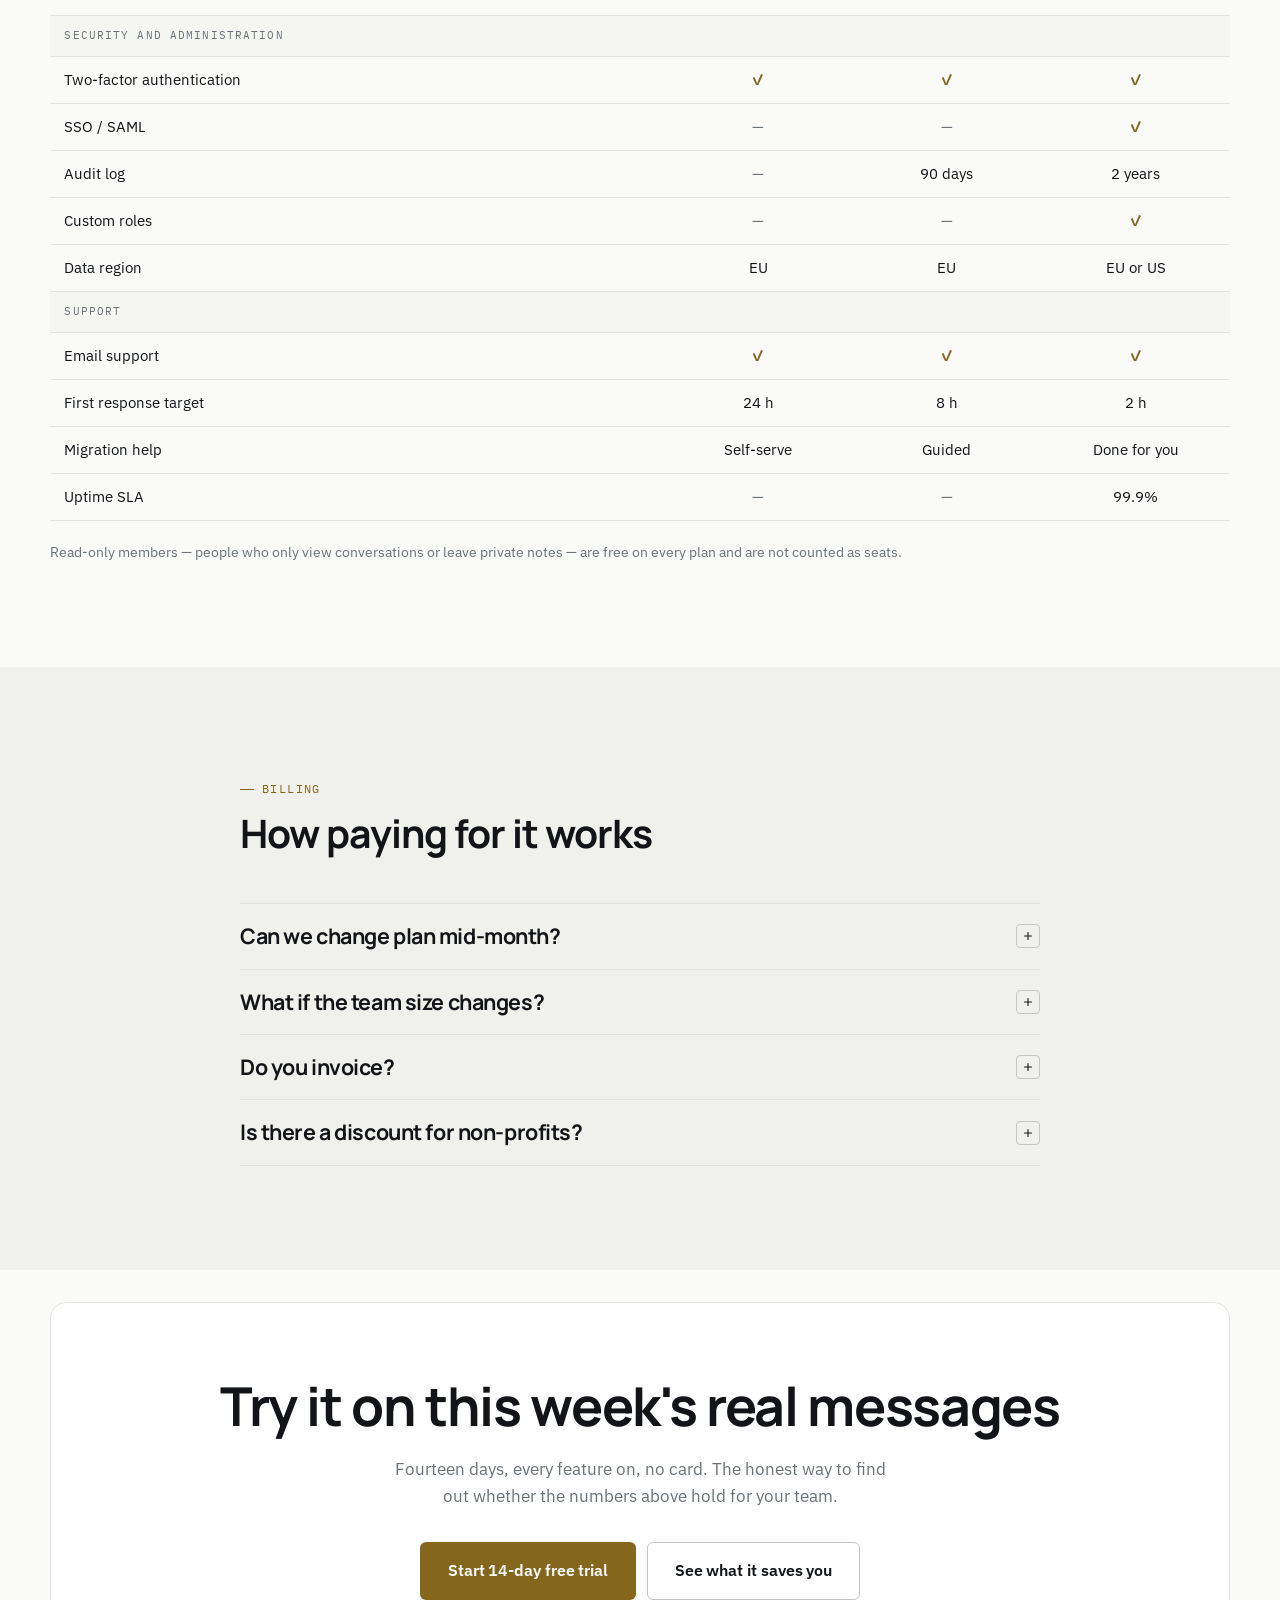
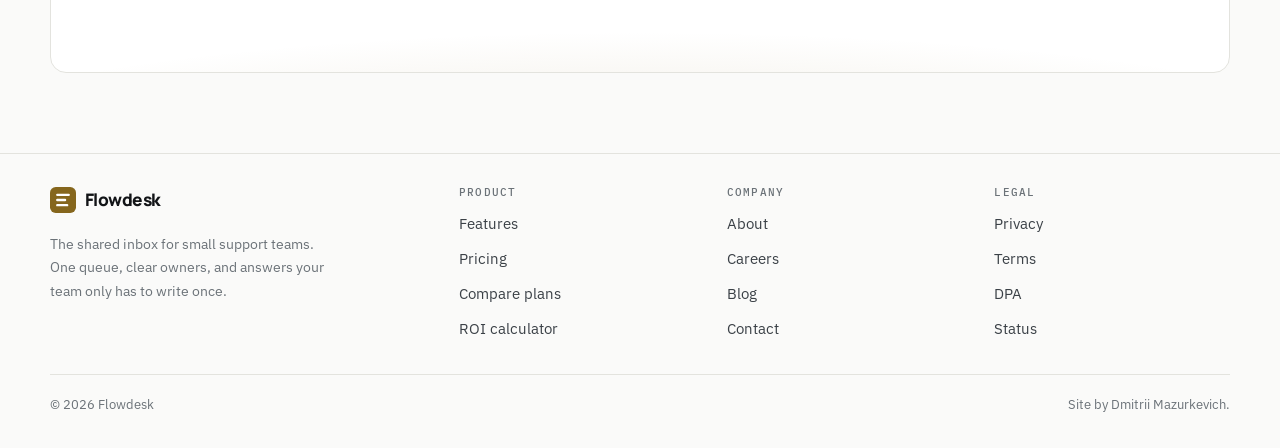
==== commit 2b3b83c5: "Site files, README and preview" ====
--- a/pricing.html
+++ b/pricing.html
@@ -21,7 +21,7 @@
   var p = location.search.match(/[?&]lang=([a-z]{2})/i);
   if (p && langs.indexOf(p[1].toLowerCase()) > -1) lang = p[1].toLowerCase();
   if (!lang) { try { var s = localStorage.getItem('fd-lang'); if (langs.indexOf(s) > -1) lang = s; } catch (e) {} }
-  if (!lang) { lang = /^ru/i.test(navigator.language || '') ? 'ru' : 'en'; }
+  if (!lang) { lang = 'en'; }
   d.setAttribute('data-lang', lang);
   if (lang !== 'en') { d.className += ' i18n-pending'; setTimeout(function () { d.classList.remove('i18n-pending'); }, 1200); }
   try { var t = localStorage.getItem('fd-theme'); if (t) d.setAttribute('data-theme', t); } catch (e) {}
@@ -312,7 +312,7 @@
     </div>
     <div class="footer__bottom">
       <span>© <span data-year>2026</span> Flowdesk</span>
-      <span data-i18n="foot.demoNote">Fictional product. Concept landing page built for a web-development portfolio.</span>
+      <span data-i18n="foot.demoNote">Site by Dmitrii Mazurkevich.</span>
     </div>
   </div>
 </footer>
